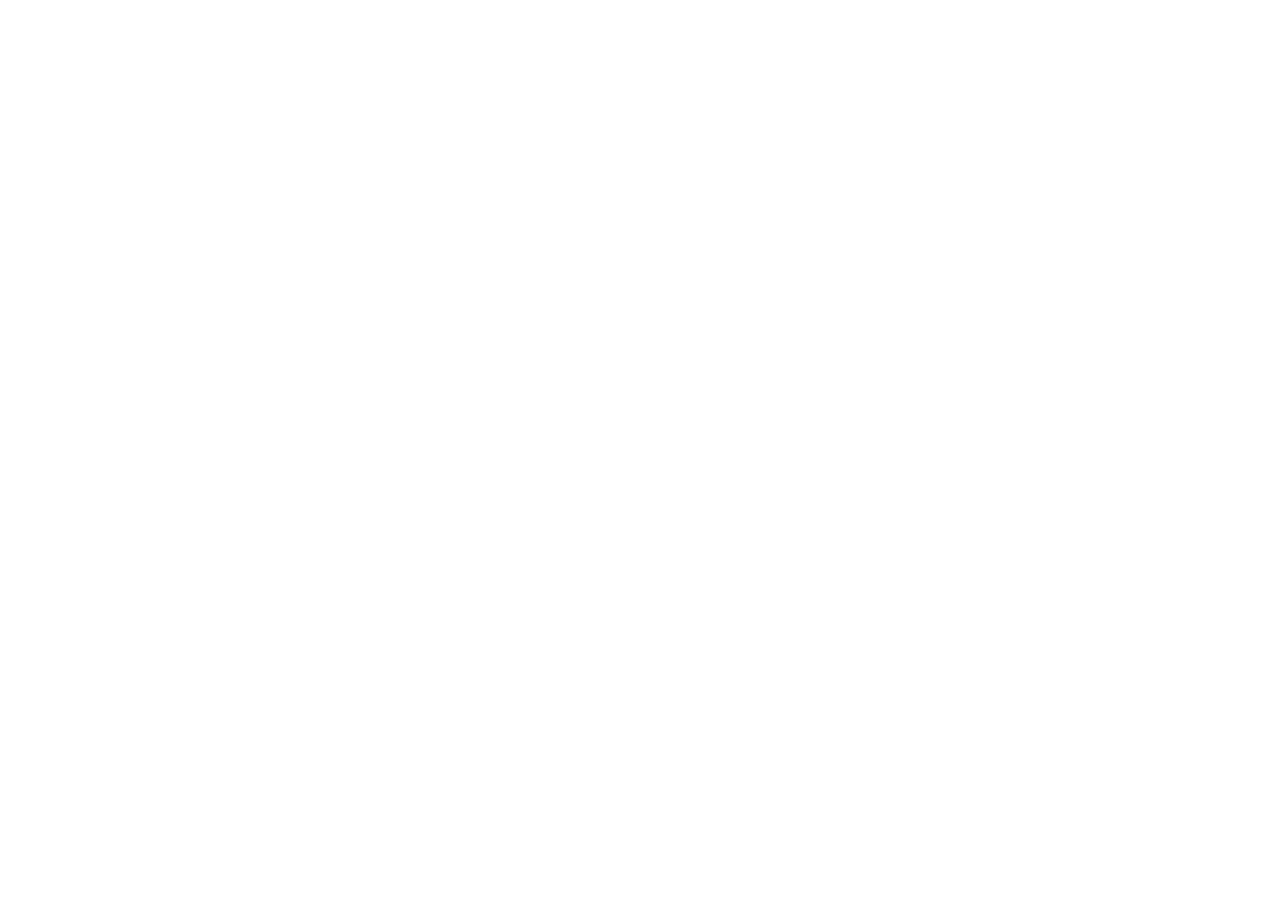
==== project/index.html @ 2f6757ff "commit" ====
<!DOCTYPE html>
<html lang="en">
<head>
    <meta charset="UTF-8">
    <meta name="viewport" content="width=device-width, initial-scale=1.0">
    <title>Anas Abualsuod</title>
    <link rel="stylesheet" href="style.css">
</head>
<body>
    <header>
        
    </header>
</body>
</html>
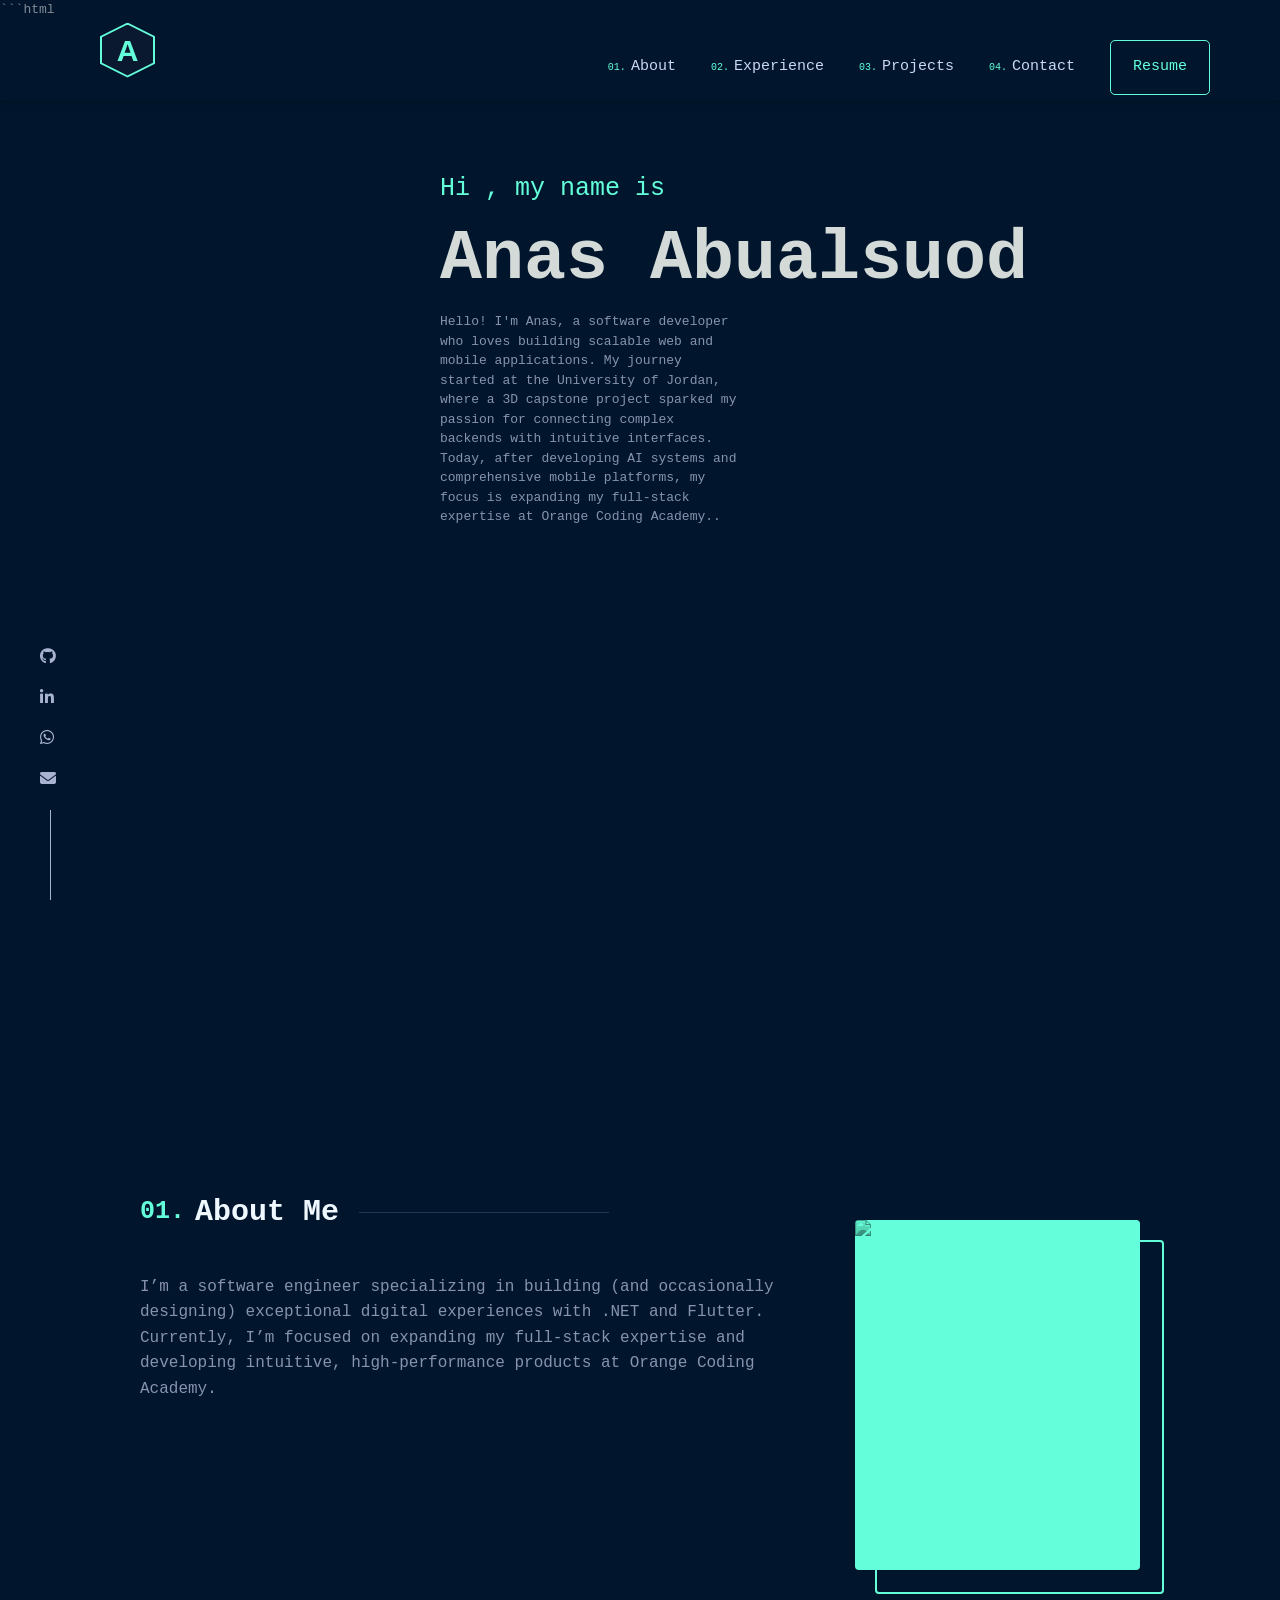
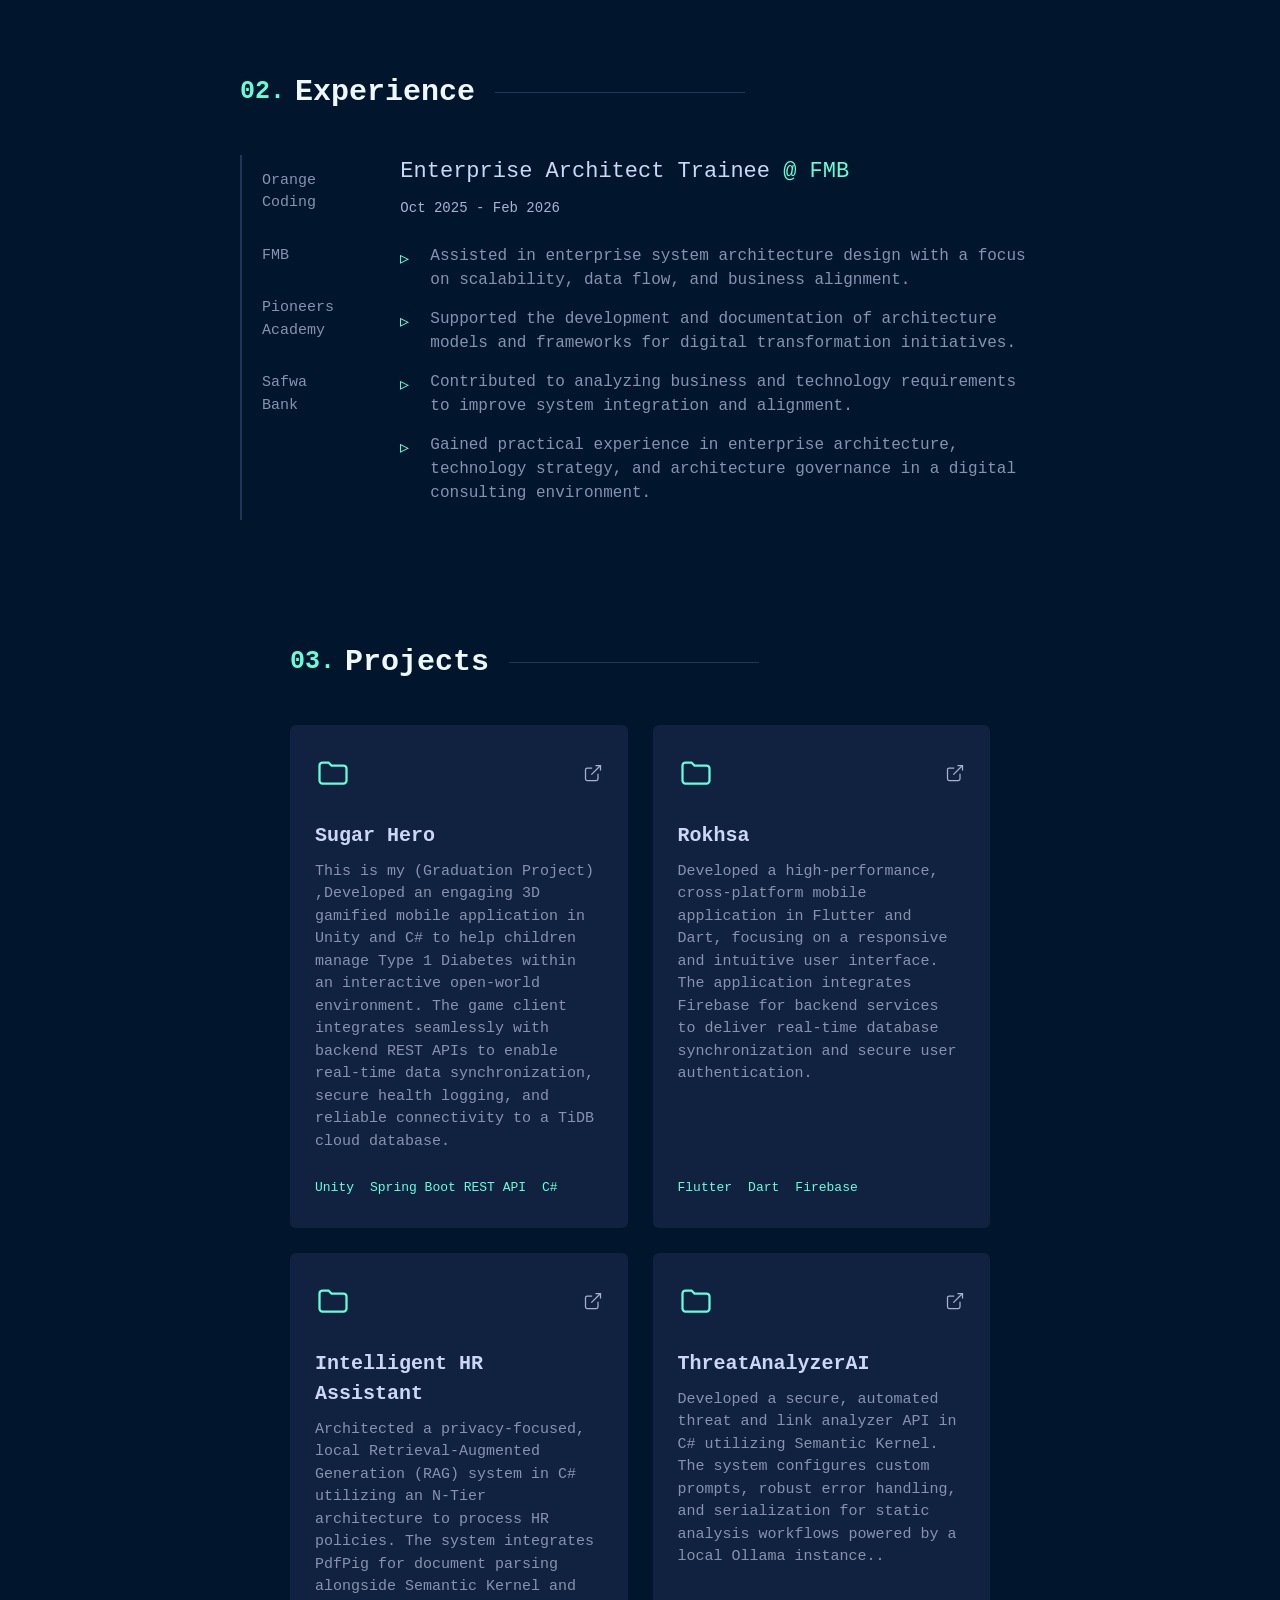
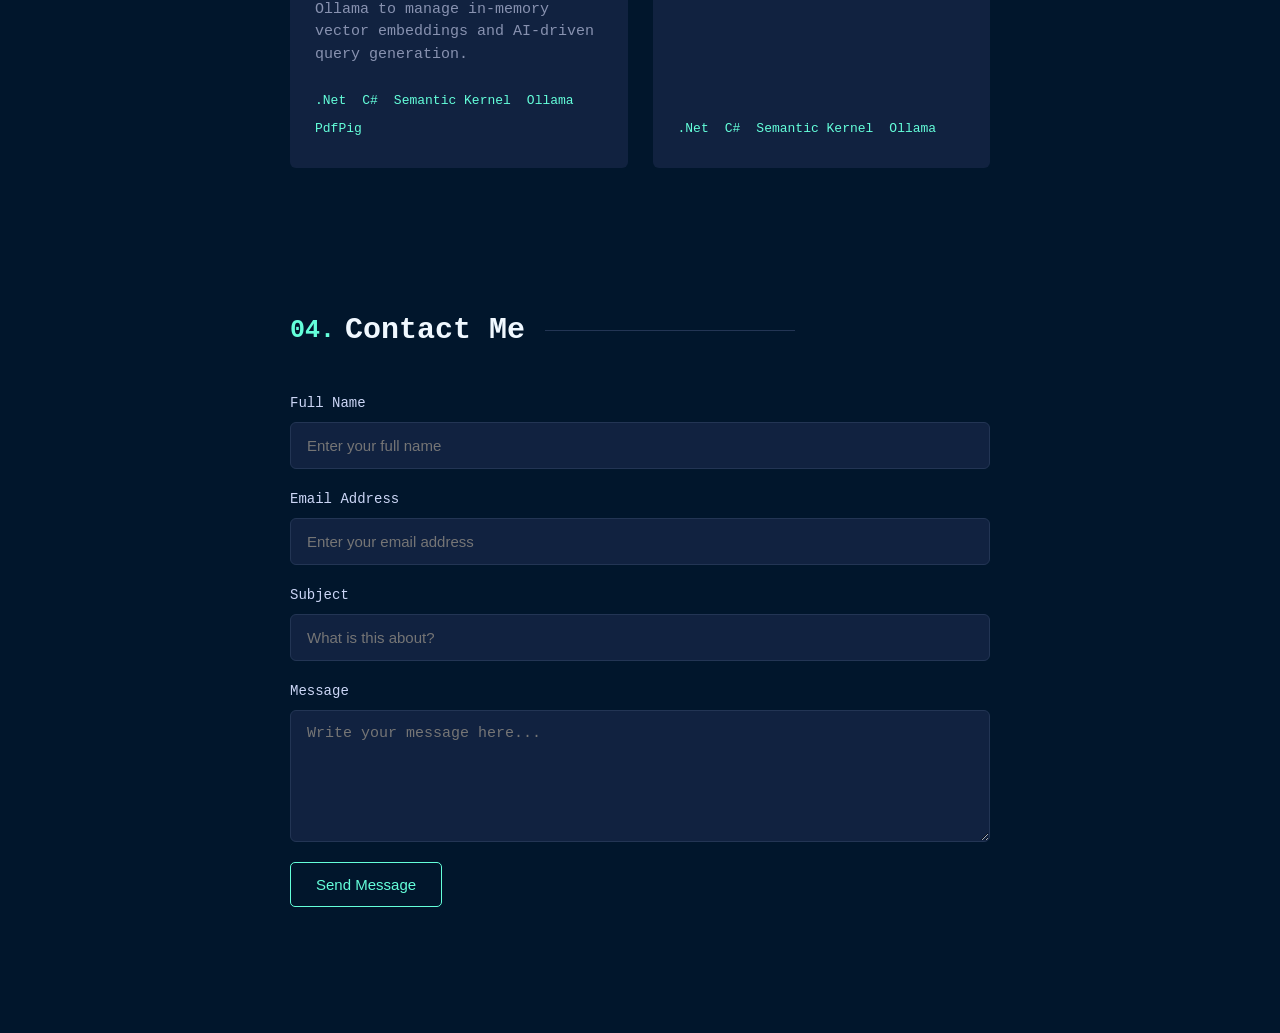
==== commit e65f9ff5: "first commit" ====
--- a/project/index.html
+++ b/project/index.html
@@ -1,14 +1,409 @@
 <!DOCTYPE html>
 <html lang="en">
+
 <head>
     <meta charset="UTF-8">
     <meta name="viewport" content="width=device-width, initial-scale=1.0">
     <title>Anas Abualsuod</title>
     <link rel="stylesheet" href="style.css">
+    <link rel="stylesheet" href="https://cdnjs.cloudflare.com/ajax/libs/font-awesome/6.5.2/css/all.min.css">
 </head>
+
 <body>
-    <header>
-        
+    <header class="site-header">
+        <div class="logo">
+            <div class="logo-char"><span class="span-text"></span> A</div>
+
+        </div>
+        <nav class="nav-bar">
+            <ul class="nav-list">
+                <li>
+                    <span class="span-text">01.</span>
+                    <a href="#about">About</a>
+                </li>
+
+                <li>
+                    <span class="span-text">02.</span>
+                    <a href="#experience">Experience</a>
+                </li>
+
+                <li>
+                    <span class="span-text">03.</span>
+                    <a href="#projects">Projects</a>
+                </li>
+
+                <li>
+                    <span class="span-text">04.</span>
+                    <a href="#contact">Contact</a>
+                </li>
+
+
+
+                <li>
+                    <a href="..files/Anas_Abualsuod.pdf" class="resume-btn" download>
+                        Resume
+                    </a>
+                </li>
+            </ul>
+        </nav>
     </header>
+
+    <main>
+
+
+        ```html
+        <div class="social-sidebar">
+
+            <ul class="social-list">
+
+                <li>
+                    <a href="https://github.com/AGIAS911" target="_blank" rel="noopener noreferrer">
+                        <i class="fa-brands fa-github"></i>
+                    </a>
+                </li>
+
+                <li>
+                    <a href="https://www.linkedin.com/in/anasalsuod/" target="_blank" rel="noopener noreferrer">
+                        <i class="fa-brands fa-linkedin-in"></i>
+                    </a>
+                </li>
+
+                <li>
+                    <a href="https://wa.me/962789034547" target="_blank" rel="noopener noreferrer">
+                        <i class="fa-brands fa-whatsapp"></i>
+                    </a>
+                </li>
+
+                <li>
+                    <a href="https://mail.google.com/mail/?view=cm&fs=1&to=yourname@gmail.com">
+                        <i class="fa-solid fa-envelope"></i>
+                    </a>
+                </li>
+
+            </ul>
+
+        </div>
+
+
+        <section class="section-content">
+
+            <div class="hero">
+
+                <p class="intro"><span class="span-text">Hi , my name is</span> </p>
+                <h1> <span class="span-name">Anas Abualsuod</span></h1>
+                <p class="description">
+                    Hello! I'm Anas, a software developer who loves building scalable web and mobile applications. My
+                    journey started at the University of Jordan, where a 3D capstone project sparked my passion for
+                    connecting complex backends with intuitive interfaces. Today, after developing AI systems and
+                    comprehensive mobile platforms, my focus is expanding my full-stack expertise at Orange Coding
+                    Academy..
+                </p>
+            </div>
+        </section>
+
+        <section class="section-container" id="about">
+
+            <div class="section-content">
+
+                <h3>
+                    <span class="span-text">01.</span> About Me
+                </h3>
+
+                <p class="p-about">
+                    I’m a software engineer specializing in building (and occasionally designing) exceptional digital
+                    experiences with .NET and Flutter. Currently, I’m focused on expanding my full-stack expertise and
+                    developing intuitive, high-performance products at Orange Coding Academy.
+                </p>
+
+            </div>
+
+            <div class="image-wrapper">
+                <img src="../assets/myPic.jpg" alt="Anas Profile">
+            </div>
+
+        </section>
+
+
+
+
+
+
+
+        <section class="section-content" id="experience">
+
+            <h3>
+                <span class="span-text">02.</span> Experience
+            </h3>
+
+
+            <div class="jobs-container">
+
+                <div class="tabs-list">
+                    <a href="#job3" class="tab-button">Orange Coding</a>
+                    <a href="#job1" class="tab-button">FMB</a>
+                    <a href="#job4" class="tab-button">Pioneers Academy</a>
+                    <a href="#job2" class="tab-button">Safwa Bank</a>
+
+                </div>
+
+                <div class="tab-panels">
+
+                    <div class="tab-panel" id="job1">
+                        <h4>Enterprise Architect Trainee <span class="company">@ FMB</span></h4>
+                        <p class="date">Oct 2025 - Feb 2026</p>
+                        <ul class="job-details">
+                            <li>Assisted in enterprise system architecture design with a focus on scalability, data
+                                flow, and business alignment.</li>
+
+                            <li>Supported the development and documentation of architecture models and frameworks for
+                                digital transformation initiatives.</li>
+
+                            <li>Contributed to analyzing business and technology requirements to improve system
+                                integration and alignment.</li>
+
+                            <li>Gained practical experience in enterprise architecture, technology strategy, and
+                                architecture governance in a digital consulting environment.</li>
+
+                        </ul>
+                    </div>
+
+                    <div class="tab-panel" id="job2">
+                        <h4>Future Stars Trainee <span class="company">@ Safwa Bank</span></h4>
+                        <p class="date">Aug 2025 - Sep 2025</p>
+                        <ul class="job-details">
+                            <li>Completed practical training at Souq Bab Al Madina Branch.</li>
+                            <li>Gained experience in banking operations and customer service.</li>
+                            <li>Worked with the branch team and participated in daily banking activities.</li>
+                            <li>Achieved third place across all Safwa Islamic Bank branches.</li>
+                        </ul>
+                    </div>
+
+                    <div class="tab-panel" id="job3">
+                        <h4>Full Stack Developer <span class="company">@ Orange Coding Academy</span></h4>
+                        <p class="date">Sep 2026 - Present</p>
+                        <ul class="job-details">
+                            <li>Building full-stack web applications using modern development technologies.</li>
+                            <li>Developing responsive user interfaces using HTML, CSS, JS and React.</li>
+                            <li>Working with backend technologies including PHP and Laravel.</li>
+                            <li>Learning software architecture, APIs, UX, QA, databases, and deployment practices.</li>
+                        </ul>
+                    </div>
+                    <div class="tab-panel" id="job4">
+                        <h4>Back-End Trainee <span class="company">@ Pioneers Academy </span></h4>
+                        <p class="date">Jul 2025 - Oct 2025</p>
+                        <ul class="job-details">
+                            <li>Developed scalable backend architectures and robust RESTful APIs using C# and ASP.NET
+                                Core.</li>
+
+                            <li>Applied software development lifecycle (SDLC) best practices throughout the development
+                                process.</li>
+
+                            <li>Worked with relational databases to design and manage application data.</li>
+
+                            <li>Completed an intensive 72-hour practical project under expert supervision, applying
+                                backend development concepts in a real-world environment.</li>
+                        </ul>
+                    </div>
+
+                </div>
+            </div>
+
+        </section>
+
+
+
+
+
+        <section class="section-container" id="projects">
+
+            <div class="section-content">
+                <h3>
+                    <span class="span-text">03.</span> Projects
+                </h3>
+
+                <div class="projects-grid">
+
+                    <a href="https://github.com/AGIAS911/Sugar-hero.git" target="_blank" rel="noopener noreferrer"
+                        class="project-card">
+                        <div class="project-header">
+                            <svg class="folder-icon" xmlns="http://www.w3.org/2000/svg" viewBox="0 0 24 24" fill="none"
+                                stroke="currentColor" stroke-width="1.5">
+                                <path d="M3 7a2 2 0 0 1 2-2h4l2 2h8a2 2 0 0 1 2 2v8a2 2 0 0 1-2 2H5a2 2 0 0 1-2-2V7z" />
+                            </svg>
+                            <svg class="external-icon" xmlns="http://www.w3.org/2000/svg" viewBox="0 0 24 24"
+                                fill="none" stroke="currentColor" stroke-width="1.5">
+                                <path d="M18 13v6a2 2 0 0 1-2 2H5a2 2 0 0 1-2-2V8a2 2 0 0 1 2-2h6" />
+                                <path d="M15 3h6v6" />
+                                <path d="M10 14 21 3" />
+                            </svg>
+                        </div>
+
+                        <h4 class="project-title">Sugar Hero
+                        </h4>
+                        <p class="project-desc">This is my (Graduation Project) ,Developed an engaging 3D gamified
+                            mobile
+                            application in Unity and C# to help children manage Type 1 Diabetes within an interactive
+                            open-world
+                            environment. The game client integrates seamlessly with backend REST APIs to enable
+                            real-time data
+                            synchronization, secure health logging, and reliable connectivity to a TiDB cloud database.
+                        </p>
+
+                        <ul class="project-tech">
+                            <li>Unity</li>
+                            <li>Spring Boot REST API</li>
+                            <li>C#</li>
+                        </ul>
+                    </a>
+
+                    <a href="https://github.com/AGIAS911/Rokhsa.git" target="_blank" rel="noopener noreferrer"
+                        class="project-card">
+                        <div class="project-header">
+                            <svg class="folder-icon" xmlns="http://www.w3.org/2000/svg" viewBox="0 0 24 24" fill="none"
+                                stroke="currentColor" stroke-width="1.5">
+                                <path d="M3 7a2 2 0 0 1 2-2h4l2 2h8a2 2 0 0 1 2 2v8a2 2 0 0 1-2 2H5a2 2 0 0 1-2-2V7z" />
+                            </svg>
+                            <svg class="external-icon" xmlns="http://www.w3.org/2000/svg" viewBox="0 0 24 24"
+                                fill="none" stroke="currentColor" stroke-width="1.5">
+                                <path d="M18 13v6a2 2 0 0 1-2 2H5a2 2 0 0 1-2-2V8a2 2 0 0 1 2-2h6" />
+                                <path d="M15 3h6v6" />
+                                <path d="M10 14 21 3" />
+                            </svg>
+                        </div>
+
+                        <h4 class="project-title">Rokhsa
+                        </h4>
+                        <p class="project-desc">Developed a high-performance, cross-platform mobile application in
+                            Flutter and
+                            Dart, focusing on a responsive and intuitive user interface. The application integrates
+                            Firebase for
+                            backend services to deliver real-time database synchronization and secure user
+                            authentication.</p>
+
+                        <ul class="project-tech">
+                            <li>Flutter</li>
+                            <li>Dart</li>
+                            <li>Firebase</li>
+                        </ul>
+                    </a>
+
+                    <a href="https://github.com/AGIAS911/SmartHr.git" target="_blank" rel="noopener noreferrer"
+                        class="project-card">
+                        <div class="project-header">
+                            <svg class="folder-icon" xmlns="http://www.w3.org/2000/svg" viewBox="0 0 24 24" fill="none"
+                                stroke="currentColor" stroke-width="1.5">
+                                <path d="M3 7a2 2 0 0 1 2-2h4l2 2h8a2 2 0 0 1 2 2v8a2 2 0 0 1-2 2H5a2 2 0 0 1-2-2V7z" />
+                            </svg>
+                            <svg class="external-icon" xmlns="http://www.w3.org/2000/svg" viewBox="0 0 24 24"
+                                fill="none" stroke="currentColor" stroke-width="1.5">
+                                <path d="M18 13v6a2 2 0 0 1-2 2H5a2 2 0 0 1-2-2V8a2 2 0 0 1 2-2h6" />
+                                <path d="M15 3h6v6" />
+                                <path d="M10 14 21 3" />
+                            </svg>
+                        </div>
+
+                        <h4 class="project-title">Intelligent HR Assistant</h4>
+                        <p class="project-desc">Architected a privacy-focused, local Retrieval-Augmented Generation
+                            (RAG) system
+                            in C# utilizing an N-Tier architecture to process HR policies. The system integrates PdfPig
+                            for
+                            document parsing alongside Semantic Kernel and Ollama to manage in-memory vector embeddings
+                            and
+                            AI-driven query generation.</p>
+
+                        <ul class="project-tech">
+                            <li>.Net</li>
+                            <li>C#</li>
+                            <li>Semantic Kernel</li>
+                            <li>Ollama</li>
+                            <li>PdfPig</li>
+                        </ul>
+                    </a>
+                    <a href="https://github.com/AGIAS911/ThreatAnalyzerAI.git" target="_blank" rel="noopener noreferrer"
+                        class="project-card">
+                        <div class="project-header">
+                            <svg class="folder-icon" xmlns="http://www.w3.org/2000/svg" viewBox="0 0 24 24" fill="none"
+                                stroke="currentColor" stroke-width="1.5">
+                                <path d="M3 7a2 2 0 0 1 2-2h4l2 2h8a2 2 0 0 1 2 2v8a2 2 0 0 1-2 2H5a2 2 0 0 1-2-2V7z" />
+                            </svg>
+                            <svg class="external-icon" xmlns="http://www.w3.org/2000/svg" viewBox="0 0 24 24"
+                                fill="none" stroke="currentColor" stroke-width="1.5">
+                                <path d="M18 13v6a2 2 0 0 1-2 2H5a2 2 0 0 1-2-2V8a2 2 0 0 1 2-2h6" />
+                                <path d="M15 3h6v6" />
+                                <path d="M10 14 21 3" />
+                            </svg>
+                        </div>
+
+                        <h4 class="project-title">ThreatAnalyzerAI
+                        </h4>
+                        <p class="project-desc">Developed a secure, automated threat and link analyzer API in C#
+                            utilizing Semantic Kernel. The system configures custom prompts, robust error handling, and
+                            serialization for static analysis workflows powered by a local Ollama instance..</p>
+
+                        <ul class="project-tech">
+                            <li>.Net</li>
+                            <li>C#</li>
+                            <li>Semantic Kernel</li>
+                            <li>Ollama</li>
+
+                        </ul>
+                    </a>
+
+
+                </div>
+
+            </div>
+
+        </section>
+
+        <section class="section-container" id="contact">
+
+            <div class="section-content">
+
+                <h3>
+                    <span class="span-text">04.</span> Contact Me
+                </h3>
+
+                <form class="contact-form">
+
+                    <div class="form-group">
+                        <label for="fullName">Full Name</label>
+                        <input type="text" id="fullName" name="fullName" placeholder="Enter your full name" required>
+                    </div>
+
+                    <div class="form-group">
+                        <label for="email">Email Address</label>
+                        <input type="email" id="email" name="email" placeholder="Enter your email address" required>
+                    </div>
+
+                    <div class="form-group">
+                        <label for="subject">Subject</label>
+                        <input type="text" id="subject" name="subject" placeholder="What is this about?" required>
+                    </div>
+
+                    <div class="form-group">
+                        <label for="message">Message</label>
+                        <textarea id="message" name="message" rows="6" placeholder="Write your message here..."
+                            required></textarea>
+                    </div>
+
+                    <button type="submit" class="submit-button">
+                        Send Message
+                    </button>
+
+                </form>
+
+
+
+
+
+            </div>
+
+
+
+        </section>
+
+    </main>
 </body>
+
 </html>
--- a/project/style.css
+++ b/project/style.css
@@ -0,0 +1,575 @@
+* {
+    box-sizing: border-box;
+    margin: 0;
+}
+
+body {
+    background-color: rgb(1, 22, 44);
+    color: rgba(255, 255, 255, 0.507);
+    font-family: monospace;
+    line-height: 1.5;
+}
+
+.logo {
+    width: 55px;
+    height: 55px;
+    position: relative;
+    display: flex;
+    justify-content: center;
+    align-items: center;
+    cursor: pointer;
+}
+
+.logo::before {
+    content: "";
+    position: absolute;
+    inset: 0;
+    background-color: #64ffda;
+    clip-path: polygon(
+        50% 0%,
+        100% 25%,
+        100% 75%,
+        50% 100%,
+        0% 75%,
+        0% 25%
+    );
+    transition: all 0.3s ease;
+}
+
+.logo::after {
+    content: "";
+    position: absolute;
+    inset: 2px;
+    background-color: #0a192f;
+    clip-path: polygon(
+        50% 0%,
+        100% 25%,
+        100% 75%,
+        50% 100%,
+        0% 75%,
+        0% 25%
+    );
+}
+
+.logo-char {
+    position: relative;
+    z-index: 2;
+    font-size: 30px;
+    font-family: Arial, sans-serif;
+    font-weight: bold;
+    color: #64ffda;
+    transition: all 0.3s ease;
+}
+
+.logo:hover::before {
+    filter: drop-shadow(0 0 8px #64ffda);
+    transform: scale(1.08);
+}
+
+.logo:hover .logo-char {
+    transform: scale(1.1);
+    text-shadow: 0 0 10px #64ffda;
+}
+
+.site-header {
+    display: flex;
+    justify-content: space-between;
+    align-items: center;
+    padding: 20px 100px;
+    height: 100px;
+    box-shadow: 0px 0px 10px 0px rgba(0, 0, 0, 0.2);
+    background-color: transparent;
+    position: fixed;
+    top: 0;
+    left: 0;
+    width: 100%;
+    z-index: 1000;
+    transition: transform 0.4s ease;
+}
+
+.nav-bar {
+    position: absolute;
+    top: 40px;
+    right: 70px;
+}
+
+.nav-list {
+    display: flex;
+    align-items: center;
+    gap: 35px;
+    list-style: none;
+}
+
+.nav-list li {
+    display: flex;
+    align-items: center;
+    gap: 5px;
+}
+
+.nav-list a {
+    color: #ccd6f6;
+    text-decoration: none;
+    font-size: 15px;
+}
+
+.nav-list a:hover {
+    color: #64ffda;
+}
+
+.span-text {
+    color: #64ffda;
+    font-size: 10px;
+}
+
+.resume-btn {
+    border: 1px solid #64ffda;
+    border-radius: 5px;
+    padding: 15px 22px;
+    color: #64ffda !important;
+}
+
+.resume-btn:hover {
+    border: 2px solid #64ffda;
+    transition:  ease-in-out;
+    color: #64a596 !important;
+}
+.hero {
+    display: flex;
+    flex-direction: column;
+    justify-content: start;
+    height: 100vh;
+    padding-left: 100px;
+    margin-top: 150px;
+    margin-left: 100px;
+}
+
+.span-name {
+    color: #d3dad8;
+    font-size: 70px;
+}
+
+.description {
+    width: 50%;
+}
+
+.social-sidebar {
+    position: fixed;
+    bottom: 0;
+    left: 40px;
+    z-index: 10;
+}
+
+.social-list {
+    display: flex;
+    flex-direction: column;
+    align-items: center;
+    margin: 0;
+    padding: 0;
+    list-style: none;
+}
+
+.social-list li {
+    margin-bottom: 20px;
+}
+
+.social-list a {
+    color: #a8b2d1;
+    display: inline-block;
+    transition: all 0.3s ease-in-out;
+    width: 20px;
+    height: 20px;
+}
+
+.social-list a:hover,
+.social-list a:focus {
+    color: #64ffda;
+    transform: translateY(-3px);
+}
+
+.social-list::after {
+    content: "";
+    display: block;
+    width: 1px;
+    height: 90px;
+    margin: 0 auto;
+    background-color: #a8b2d1;
+}
+
+.section-container {
+    display: flex;
+    justify-content: space-between;
+    align-items: flex-start;
+    max-width: 1000px;
+    margin: 100px auto;
+    gap: 50px;
+}
+
+.section-content {
+    width: 70%;
+    color: #8892b0;
+    max-width: 800px;
+    margin: 20px auto;
+}
+
+h3 {
+    display: flex;
+    align-items: center;
+    color: aliceblue;
+    font-size: 30px;
+    margin-bottom: 40px;
+}
+
+h3::after {
+    content: "";
+    display: block;
+    height: 1px;
+    width: 250px;
+    background-color: #233554;
+    margin-left: 20px;
+}
+
+.section-content .span-text {
+    font-size: 25px;
+    color: #64ffda;
+    margin-right: 10px;
+}
+
+.p-about {
+    font-size: 16px;
+    line-height: 1.6;
+}
+
+.image-wrapper {
+    position: relative;
+    width: 300px;
+    height: 350px;
+    background-color: #64ffda;
+    border-radius: 4px;
+    margin-top: 50px;
+}
+
+.image-wrapper img {
+    width: 100%;
+    height: 100%;
+    object-fit: cover;
+    border-radius: 4px;
+    position: relative;
+    z-index: 2;
+    mix-blend-mode: multiply;
+    filter: grayscale(100%) contrast(1);
+    transition: all 0.25s cubic-bezier(0.645, 0.045, 0.355, 1);
+}
+
+.image-wrapper::after {
+    content: "";
+    display: block;
+    position: absolute;
+    width: 100%;
+    height: 100%;
+    border: 2px solid #64ffda;
+    border-radius: 4px;
+    top: 20px;
+    left: 20px;
+    z-index: 1;
+    transition: all 0.25s cubic-bezier(0.645, 0.045, 0.355, 1);
+}
+
+.image-wrapper:hover img {
+    filter: none;
+    mix-blend-mode: normal;
+    transform: translate(-5px, -5px);
+}
+
+.image-wrapper:hover::after {
+    transform: translate(5px, 5px);
+}
+
+
+
+
+.jobs-section h3 {
+    display: flex;
+    align-items: center;
+    color: aliceblue;
+    font-size: 30px;
+    margin-bottom: 40px;
+}
+
+.jobs-section h3::after {
+    content: "";
+    display: block;
+    height: 1px;
+    width: 300px;
+    background-color: #233554;
+    margin-left: 20px;
+}
+
+.jobs-container {
+    display: flex;
+    gap: 40px;
+}
+
+.tabs-list {
+    display: flex;
+    flex-direction: column;
+    width: 150px;
+    border-left: 2px solid #233554;
+}
+
+.tab-button {
+    display: block;
+    background: transparent;
+    border: none;
+    text-align: left;
+    padding: 15px 20px;
+    color: #8892b0;
+    font-size: 15px;
+    font-family: inherit;
+    text-decoration: none;
+    cursor: pointer;
+    transition: all 0.25s ease-in-out;
+    position: relative;
+    margin-left: -2px;
+    border-left: 2px solid transparent;
+}
+
+.tab-button:hover {
+    color: #64ffda;
+    background-color: #112240;
+}
+
+.tab-button.active,
+.tab-button:target {
+    color: #64ffda;
+    background-color: #112240;
+    border-left: 2px solid #64ffda;
+}
+
+.tab-panels {
+    width: 100%;
+}
+
+.tab-panel {
+    display: none;
+    scroll-margin-top: 100px; 
+}
+
+
+.tab-panel:target {
+    display: block;
+    animation: fadeIn 0.5s ease-in-out;
+}
+
+.tab-panel:first-of-type {
+    display: block;
+    animation: fadeIn 0.5s ease-in-out;
+}
+
+.tab-panels:has(.tab-panel:target) .tab-panel:first-of-type:not(:target) {
+    display: none;
+}
+
+.tab-panel h4 {
+    font-size: 22px;
+    color: #ccd6f6;
+    margin: 0 0 10px 0;
+    font-weight: 500;
+}
+
+.company {
+    color: #64ffda;
+}
+
+.date {
+    color: #a8b2d1;
+    font-size: 14px;
+    margin-bottom: 25px;
+}
+
+.job-details {
+    list-style: none;
+    padding: 0;
+    margin: 0;
+}
+
+.job-details li {
+    position: relative;
+    padding-left: 30px;
+    margin-bottom: 15px;
+    font-size: 16px;
+    color: #8892b0;
+    line-height: 1.5;
+}
+
+.job-details li::before {
+    content: "▹";
+    position: absolute;
+    left: 0;
+    color: #64ffda;
+    font-size: 18px;
+    top: 2px;
+}
+
+html {
+    scroll-behavior: smooth;
+}
+
+@keyframes fadeIn {
+    from { opacity: 0; transform: translateY(5px); }
+    to { opacity: 1; transform: translateY(0); }
+}
+
+
+.projects-grid {
+    display: grid;
+    grid-template-columns: repeat(auto-fill, minmax(280px, 1fr));
+    gap: 25px;
+    width: 100%;
+}
+
+.project-card {
+    display: flex;
+    flex-direction: column;
+    background-color: #112240;
+    border-radius: 6px;
+    padding: 30px 25px;
+    text-decoration: none;
+    transition: transform 0.25s ease, box-shadow 0.25s ease;
+    height: 100%;
+}
+
+.project-card:hover,
+.project-card:focus-visible {
+    transform: translateY(-6px);
+    box-shadow: 0 10px 30px -15px rgba(2, 12, 27, 0.7);
+}
+
+.project-header {
+    display: flex;
+    align-items: center;
+    justify-content: space-between;
+    margin-bottom: 30px;
+}
+
+.folder-icon {
+    width: 36px;
+    height: 36px;
+    color: #64ffda;
+}
+
+.external-icon {
+    width: 20px;
+    height: 20px;
+    color: #a8b2d1;
+    transition: color 0.2s ease;
+}
+
+.project-card:hover .external-icon {
+    color: #64ffda;
+}
+
+.project-title {
+    font-size: 20px;
+    color: #ccd6f6;
+    margin: 0 0 10px 0;
+    font-weight: 600;
+}
+
+.project-desc {
+    font-size: 15px;
+    color: #8892b0;
+    line-height: 1.5;
+    margin: 0;
+    flex-grow: 1;
+}
+
+.project-tech {
+    list-style: none;
+    display: flex;
+    flex-wrap: wrap;
+    gap: 8px 16px;
+    padding: 0;
+    margin: 25px 0 0 0;
+    font-size: 13px;
+    font-family: monospace, monospace;
+    color: #a8b2d1;
+}
+
+.project-tech li {
+    white-space: nowrap;
+    color: #64ffda;
+}
+
+@media (max-width: 900px) {
+    .section-container {
+        flex-direction: column;
+    }
+
+    .section-content {
+        width: 100%;
+    }
+}
+
+@media (max-width: 600px) {
+    .projects-grid {
+        grid-template-columns: 1fr;
+    }
+
+    .project-card {
+        padding: 25px 20px;
+    }
+}
+
+.contact-form {
+    max-width: 700px;
+    margin: 0 auto;
+}
+
+.form-group {
+    display: flex;
+    flex-direction: column;
+    margin-bottom: 20px;
+}
+
+.form-group label {
+    color: #ccd6f6;
+    font-size: 14px;
+    margin-bottom: 8px;
+}
+
+.form-group input,
+.form-group textarea {
+    width: 100%;
+    padding: 14px 16px;
+    border: 1px solid #233554;
+    border-radius: 6px;
+    background-color: #112240;
+    color: #ccd6f6;
+    font-size: 15px;
+    outline: none;
+    transition: border-color 0.3s ease;
+}
+
+.form-group input:focus,
+.form-group textarea:focus {
+    border-color: #64ffda;
+}
+
+.form-group textarea {
+    resize: vertical;
+}
+
+.submit-button {
+    padding: 13px 25px;
+    border: 1px solid #64ffda;
+    border-radius: 5px;
+    background: transparent;
+    color: #64ffda;
+    font-size: 15px;
+    cursor: pointer;
+    transition: 0.3s ease;
+}
+
+.submit-button:hover {
+    background-color: rgba(100, 255, 218, 0.1);
+}
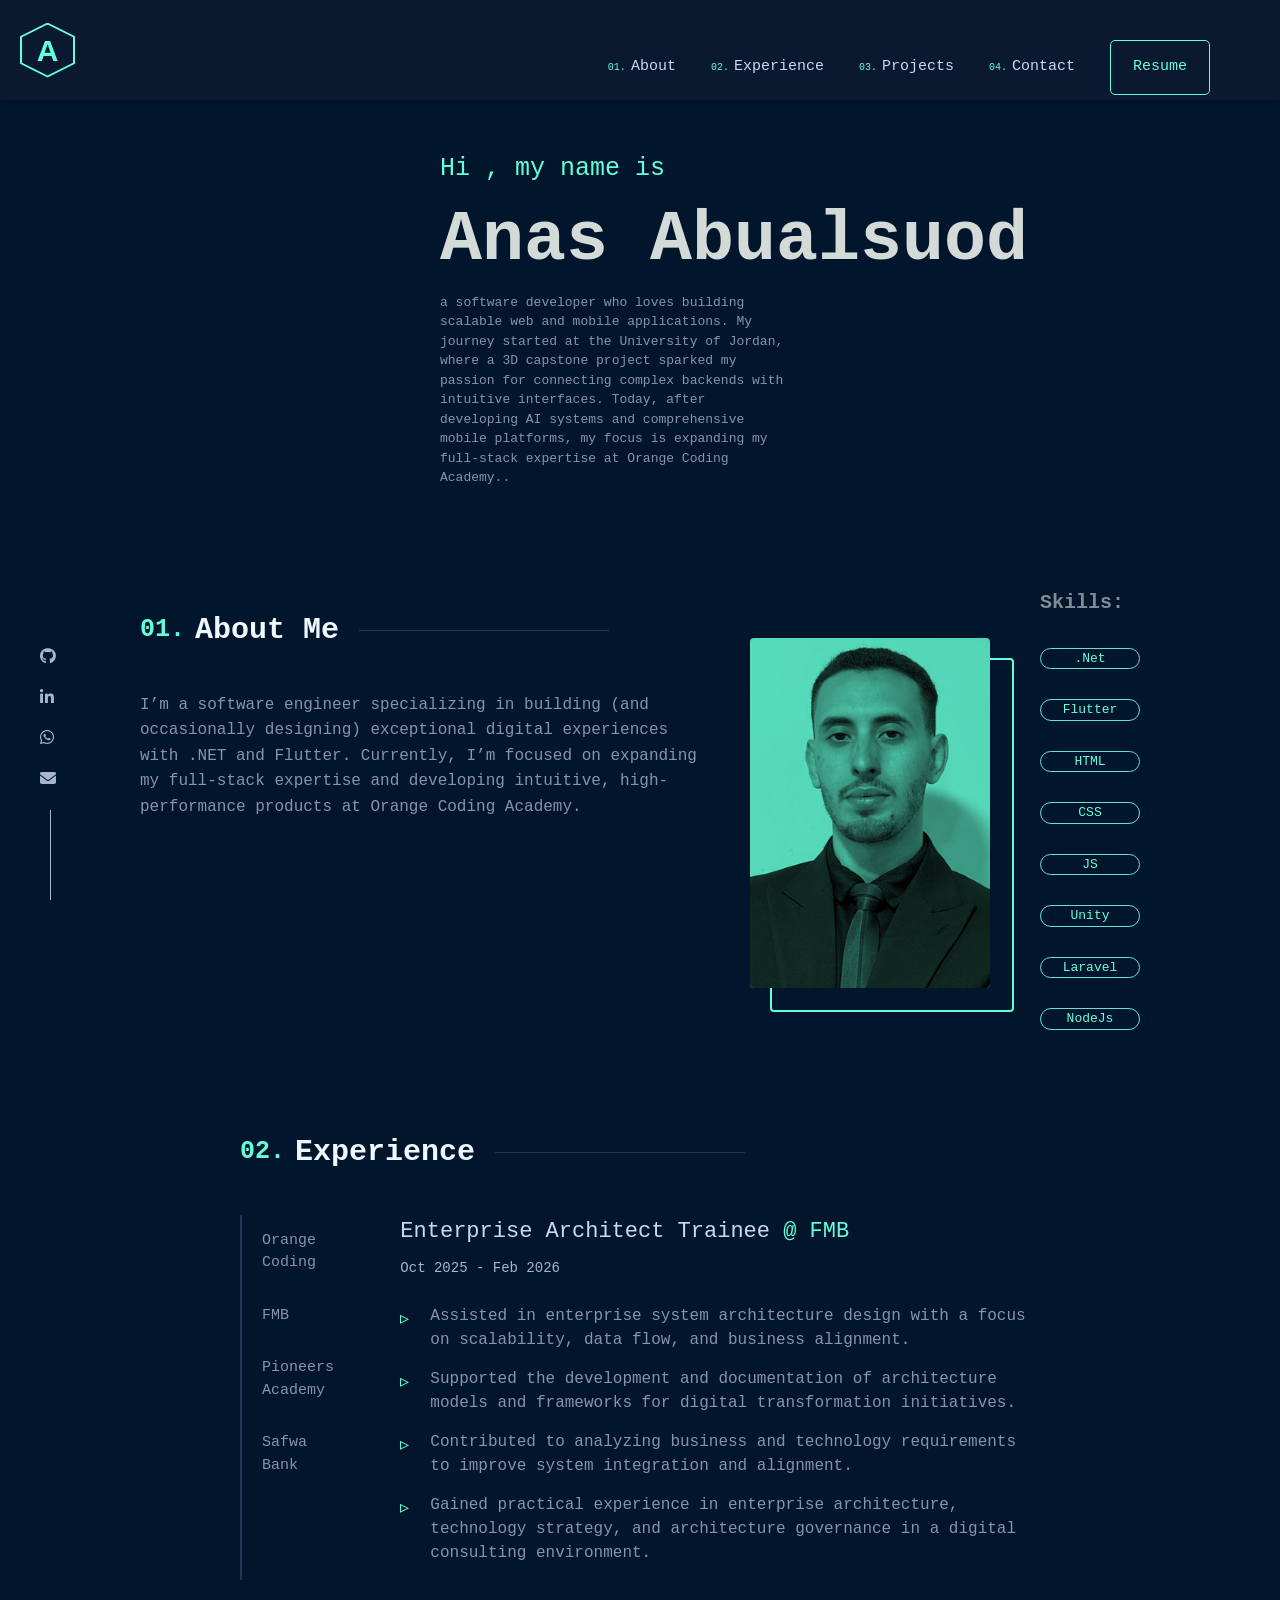
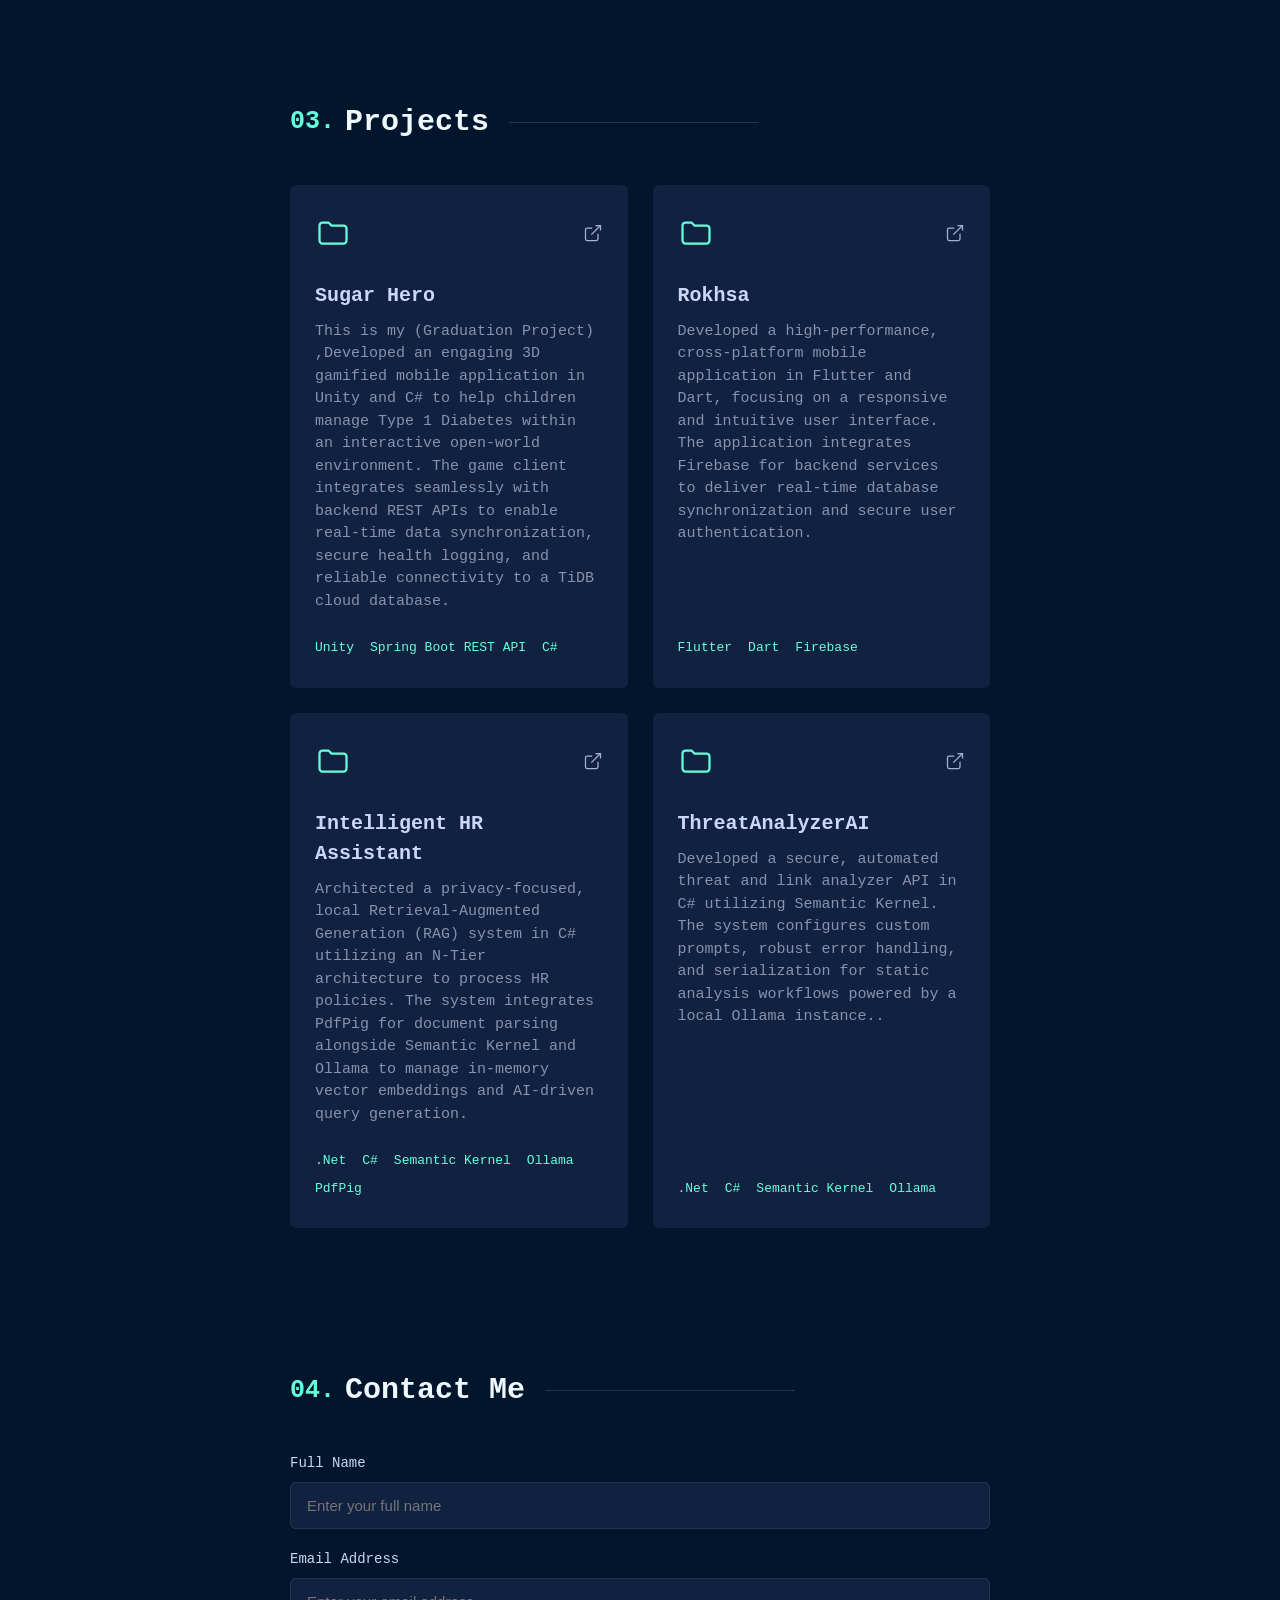
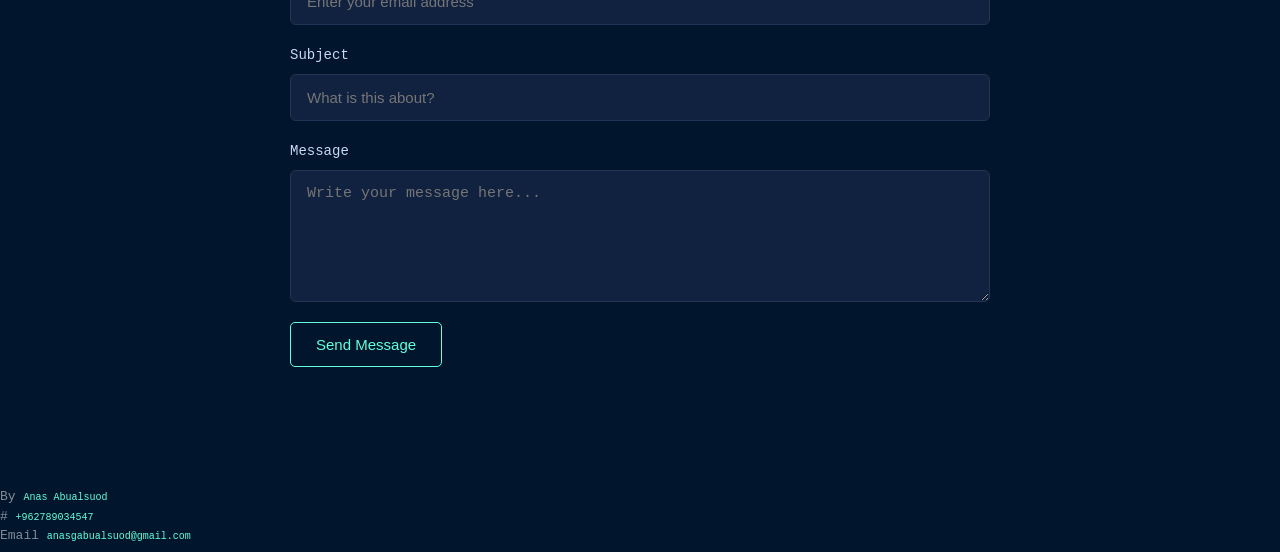
==== commit 88aac554: "second commit" ====
--- a/project/index.html
+++ b/project/index.html
@@ -7,14 +7,19 @@
     <title>Anas Abualsuod</title>
     <link rel="stylesheet" href="style.css">
     <link rel="stylesheet" href="https://cdnjs.cloudflare.com/ajax/libs/font-awesome/6.5.2/css/all.min.css">
+    <link rel="icon" type="image/png" href="..\assets\logo2.png">
 </head>
 
 <body>
     <header class="site-header">
-        <div class="logo">
-            <div class="logo-char"><span class="span-text"></span> A</div>
+        <div class="logo-container">
+            <div class="logo">
+                <div class="logo-char"><span class="span-text"></span> A</div>
+
+            </div>
 
         </div>
+
         <nav class="nav-bar">
             <ul class="nav-list">
                 <li>
@@ -40,7 +45,7 @@
 
 
                 <li>
-                    <a href="..files/Anas_Abualsuod.pdf" class="resume-btn" download>
+                    <a href="../files/Anas_Abualsuod_CV.pdf" class="resume-btn" download>
                         Resume
                     </a>
                 </li>
@@ -51,31 +56,33 @@
     <main>
 
 
-        ```html
+
         <div class="social-sidebar">
 
             <ul class="social-list">
 
                 <li>
-                    <a href="https://github.com/AGIAS911" target="_blank" rel="noopener noreferrer">
+                    <a href="https://github.com/AGIAS911" target="_blank" rel="noopener noreferrer" title="github">
                         <i class="fa-brands fa-github"></i>
                     </a>
                 </li>
 
                 <li>
-                    <a href="https://www.linkedin.com/in/anasalsuod/" target="_blank" rel="noopener noreferrer">
+                    <a href="https://www.linkedin.com/in/anasalsuod/" target="_blank" rel="noopener noreferrer"
+                        title="linkedin">
                         <i class="fa-brands fa-linkedin-in"></i>
                     </a>
                 </li>
 
                 <li>
-                    <a href="https://wa.me/962789034547" target="_blank" rel="noopener noreferrer">
+                    <a href="https://wa.me/962789034547" target="_blank" rel="noopener noreferrer" title="whatsapp">
                         <i class="fa-brands fa-whatsapp"></i>
                     </a>
                 </li>
 
                 <li>
-                    <a href="https://mail.google.com/mail/?view=cm&fs=1&to=yourname@gmail.com">
+                    <a href="https://mail.google.com/mail/?view=cm&fs=1&to=anasgabualsuod@gmail.com" target="_blank"
+                        rel="noopener noreferrer" title="Email">
                         <i class="fa-solid fa-envelope"></i>
                     </a>
                 </li>
@@ -92,7 +99,7 @@
                 <p class="intro"><span class="span-text">Hi , my name is</span> </p>
                 <h1> <span class="span-name">Anas Abualsuod</span></h1>
                 <p class="description">
-                    Hello! I'm Anas, a software developer who loves building scalable web and mobile applications. My
+                    a software developer who loves building scalable web and mobile applications. My
                     journey started at the University of Jordan, where a 3D capstone project sparked my passion for
                     connecting complex backends with intuitive interfaces. Today, after developing AI systems and
                     comprehensive mobile platforms, my focus is expanding my full-stack expertise at Orange Coding
@@ -119,6 +126,19 @@
 
             <div class="image-wrapper">
                 <img src="../assets/myPic.jpg" alt="Anas Profile">
+            </div>
+
+
+            <div class="grid-container">
+                <h4>Skills:</h4>
+                <div class="grid-card">.Net</div>
+                <div class="grid-card">Flutter</div>
+                <div class="grid-card">HTML</div>
+                <div class="grid-card">CSS</div>
+                <div class="grid-card">JS</div>
+                <div class="grid-card">Unity</div>
+                <div class="grid-card">Laravel</div>
+                <div class="grid-card">NodeJs</div>
             </div>
 
         </section>
@@ -404,6 +424,14 @@
         </section>
 
     </main>
+
+    <footer>
+        <div class="footer-container">
+            <p> By <span class="span-text">Anas Abualsuod</span></p>
+            <p> # <span class="span-text">+962789034547</span></p>
+            <p> Email <span class="span-text">anasgabualsuod@gmail.com</span></p>
+        </div>
+    </footer>
 </body>
 
 </html>
--- a/project/style.css
+++ b/project/style.css
@@ -10,6 +10,11 @@
     line-height: 1.5;
 }
 
+.logo-container {
+    margin-left: 0;
+    padding-left: 0;
+}
+
 .logo {
     width: 55px;
     height: 55px;
@@ -18,6 +23,7 @@
     justify-content: center;
     align-items: center;
     cursor: pointer;
+    margin-left: 0;
 }
 
 .logo::before {
@@ -25,14 +31,12 @@
     position: absolute;
     inset: 0;
     background-color: #64ffda;
-    clip-path: polygon(
-        50% 0%,
-        100% 25%,
-        100% 75%,
-        50% 100%,
-        0% 75%,
-        0% 25%
-    );
+    clip-path: polygon(50% 0%,
+            100% 25%,
+            100% 75%,
+            50% 100%,
+            0% 75%,
+            0% 25%);
     transition: all 0.3s ease;
 }
 
@@ -41,14 +45,12 @@
     position: absolute;
     inset: 2px;
     background-color: #0a192f;
-    clip-path: polygon(
-        50% 0%,
-        100% 25%,
-        100% 75%,
-        50% 100%,
-        0% 75%,
-        0% 25%
-    );
+    clip-path: polygon(50% 0%,
+            100% 25%,
+            100% 75%,
+            50% 100%,
+            0% 75%,
+            0% 25%);
 }
 
 .logo-char {
@@ -73,18 +75,17 @@
 
 .site-header {
     display: flex;
-    justify-content: space-between;
+    justify-content: flex-start;
     align-items: center;
-    padding: 20px 100px;
+    padding: 20px;
     height: 100px;
-    box-shadow: 0px 0px 10px 0px rgba(0, 0, 0, 0.2);
-    background-color: transparent;
     position: fixed;
     top: 0;
     left: 0;
     width: 100%;
     z-index: 1000;
-    transition: transform 0.4s ease;
+    background-color: #0a192f;
+    box-shadow: 0px 0px 10px rgba(0, 0, 0, 0.2);
 }
 
 .nav-bar {
@@ -130,14 +131,15 @@
 
 .resume-btn:hover {
     border: 2px solid #64ffda;
-    transition:  ease-in-out;
+    transition: ease-in-out;
     color: #64a596 !important;
 }
+
 .hero {
     display: flex;
     flex-direction: column;
     justify-content: start;
-    height: 100vh;
+    width: 100%;
     padding-left: 100px;
     margin-top: 150px;
     margin-left: 100px;
@@ -237,6 +239,31 @@
 .p-about {
     font-size: 16px;
     line-height: 1.6;
+}
+
+h4 {
+    font-size: x-large;
+}
+
+.grid-container {
+    display: flex;
+    flex-direction: column;
+    justify-content: space-around;
+    gap: 30px;
+}
+
+.grid-card {
+    color: #64ffda;
+    border: 1px solid #64e0d6;
+    border-radius: 50px;
+    text-align: center;
+    width: 100px;
+    transition: 0.1s ease;
+}
+
+.grid-card:hover {
+    background-color: rgba(211, 218, 216, 0.1);
+    transform: scale(1.03);
 }
 
 .image-wrapper {
@@ -283,9 +310,6 @@
 .image-wrapper:hover::after {
     transform: translate(5px, 5px);
 }
-
-
-
 
 .jobs-section h3 {
     display: flex;
@@ -351,9 +375,8 @@
 
 .tab-panel {
     display: none;
-    scroll-margin-top: 100px; 
-}
-
+    scroll-margin-top: 100px;
+}
 
 .tab-panel:target {
     display: block;
@@ -415,10 +438,16 @@
 }
 
 @keyframes fadeIn {
-    from { opacity: 0; transform: translateY(5px); }
-    to { opacity: 1; transform: translateY(0); }
-}
-
+    from {
+        opacity: 0;
+        transform: translateY(5px);
+    }
+
+    to {
+        opacity: 1;
+        transform: translateY(0);
+    }
+}
 
 .projects-grid {
     display: grid;
@@ -498,26 +527,6 @@
 .project-tech li {
     white-space: nowrap;
     color: #64ffda;
-}
-
-@media (max-width: 900px) {
-    .section-container {
-        flex-direction: column;
-    }
-
-    .section-content {
-        width: 100%;
-    }
-}
-
-@media (max-width: 600px) {
-    .projects-grid {
-        grid-template-columns: 1fr;
-    }
-
-    .project-card {
-        padding: 25px 20px;
-    }
 }
 
 .contact-form {
@@ -572,4 +581,201 @@
 
 .submit-button:hover {
     background-color: rgba(100, 255, 218, 0.1);
+}
+
+@media (max-width: 900px) {
+    .section-container {
+        flex-direction: column;
+    }
+
+    .section-content {
+        width: 100%;
+    }
+
+    .hero {
+        margin-left: 20px;
+        padding-left: 0;
+        margin-top: 130px;
+    }
+
+    .span-name {
+        font-size: 48px;
+    }
+
+    .description {
+        width: 100%;
+    }
+
+    .nav-bar {
+        right: 30px;
+    }
+
+    .nav-list {
+        gap: 20px;
+    }
+
+    .jobs-container {
+        flex-direction: column;
+    }
+
+    .tabs-list {
+        flex-direction: row;
+        width: 100%;
+        border-left: none;
+        border-bottom: 2px solid #233554;
+        overflow-x: auto;
+    }
+
+    .tab-button {
+        margin-left: 0;
+        border-left: none;
+        border-bottom: 2px solid transparent;
+    }
+
+    .tab-button.active,
+    .tab-button:target {
+        border-left: none;
+        border-bottom: 2px solid #64ffda;
+    }
+
+    .image-wrapper {
+        width: 100%;
+        max-width: 300px;
+        height: 300px;
+    }
+}
+
+@media (min-width: 601px) and (max-width: 900px) {
+    #about {
+        flex-direction: row;
+        flex-wrap: wrap;
+        align-items: flex-start;
+    }
+
+    #about .section-content {
+        width: 100%;
+    }
+
+    #about .image-wrapper {
+        width: 220px;
+        height: 260px;
+        max-width: none;
+        margin-top: 0;
+        flex: 0 0 auto;
+    }
+
+    #about .grid-container {
+        flex: 1;
+        flex-direction: row;
+        flex-wrap: wrap;
+        align-content: flex-start;
+        margin-top: 0;
+    }
+
+    #about .grid-container h4 {
+        width: 100%;
+    }
+}
+
+@media (max-width: 600px) {
+    .projects-grid {
+        grid-template-columns: 1fr;
+    }
+
+    .project-card {
+        padding: 25px 20px;
+    }
+
+    .site-header {
+        height: auto;
+        flex-wrap: wrap;
+        justify-content: space-between;
+        padding: 15px 20px;
+        row-gap: 12px;
+    }
+
+    .logo-container {
+        order: 1;
+    }
+
+    .nav-bar {
+        position: static;
+        top: auto;
+        right: auto;
+        order: 2;
+        width: 100%;
+    }
+
+    .nav-list {
+        flex-wrap: wrap;
+        justify-content: flex-start;
+        gap: 10px 16px;
+        width: 100%;
+    }
+
+    .nav-list a {
+        font-size: 12px;
+    }
+
+    .resume-btn {
+        padding: 8px 12px;
+        font-size: 12px;
+    }
+
+    .hero {
+        margin-left: 20px;
+        margin-top: 160px;
+        padding-left: 0;
+    }
+
+    .span-name {
+        font-size: 34px;
+    }
+
+    .section-content {
+        padding: 0 20px;
+    }
+
+    h3 {
+        font-size: 22px;
+    }
+
+    h3::after {
+        width: 100px;
+    }
+
+    .jobs-section h3::after {
+        width: 100px;
+    }
+
+    .image-wrapper {
+        height: 260px;
+    }
+
+    .grid-container {
+        display: grid;
+        grid-template-columns: repeat(2, 1fr);
+        gap: 15px;
+        flex-direction: unset;
+    }
+
+    .grid-container h4 {
+        grid-column: 1 / -1;
+    }
+
+    .grid-card {
+        width: 100%;
+    }
+
+    .social-sidebar {
+        opacity: 0.11;
+        transition: opacity 0.3s ease;
+    }
+
+    .social-sidebar:hover {
+        opacity: 1;
+    }   
+}
+footer{
+    
 }
